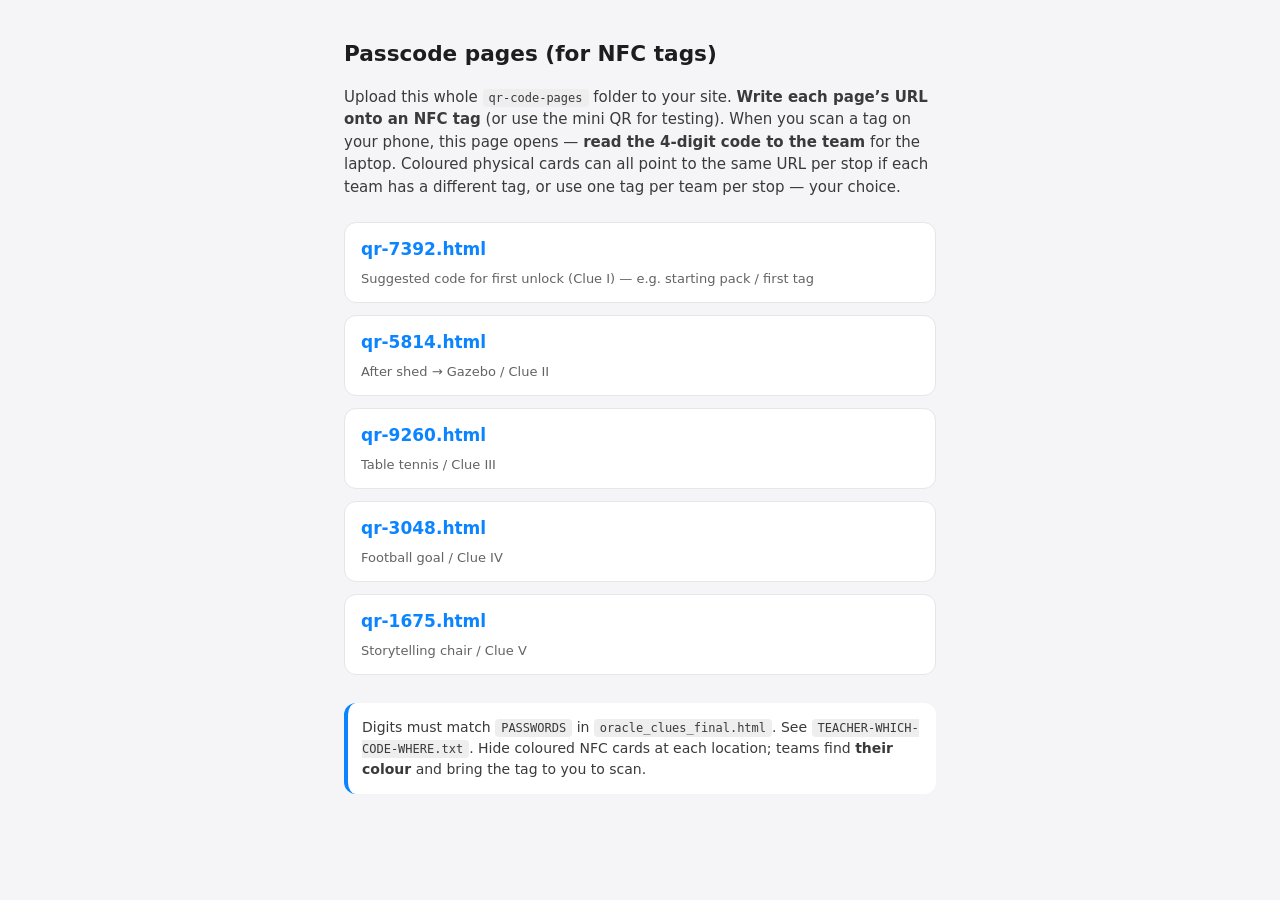
==== qr-code-pages/index.html @ 2b8838a3 "Oracle of Olympus: static site, NFC passcode pages, printables, deploy notes Made-with: Cursor" ====
<!DOCTYPE html>
<html lang="en">
<head>
<meta charset="UTF-8">
<meta name="viewport" content="width=device-width, initial-scale=1.0">
<meta name="robots" content="noindex,nofollow">
<title>Oracle of Olympus — passcode pages (NFC / URL)</title>
<style>
  *{box-sizing:border-box}
  body{font-family:system-ui,-apple-system,sans-serif;padding:24px;max-width:40rem;margin:0 auto;line-height:1.5;color:#1d1d1f;background:#f5f5f7}
  h1{font-size:1.35rem;margin-bottom:8px}
  p.lead{color:#3a3a3c;font-size:15px;margin-bottom:24px}
  ul{list-style:none;padding:0;margin:0}
  li{margin-bottom:12px;padding:14px 16px;background:#fff;border-radius:12px;border:1px solid #e5e5ea}
  li a{font-weight:700;color:#0a84ff;text-decoration:none;font-size:17px}
  li a:hover{text-decoration:underline}
  li span{display:block;font-size:13px;color:#636366;margin-top:6px}
  .note{margin-top:28px;padding:14px;background:#fff;border-radius:12px;font-size:14px;color:#3a3a3c;border-left:4px solid #0a84ff}
  code{font-size:12px;background:#eee;padding:2px 6px;border-radius:4px}
</style>
</head>
<body>
  <h1>Passcode pages (for NFC tags)</h1>
  <p class="lead">Upload this whole <code>qr-code-pages</code> folder to your site. <strong>Write each page’s URL onto an NFC tag</strong> (or use the mini QR for testing). When you scan a tag on your phone, this page opens — <strong>read the 4-digit code to the team</strong> for the laptop. Coloured physical cards can all point to the same URL per stop if each team has a different tag, or use one tag per team per stop — your choice.</p>

  <ul>
    <li><a href="qr-7392.html">qr-7392.html</a><span>Suggested code for first unlock (Clue I) — e.g. starting pack / first tag</span></li>
    <li><a href="qr-5814.html">qr-5814.html</a><span>After shed → Gazebo / Clue II</span></li>
    <li><a href="qr-9260.html">qr-9260.html</a><span>Table tennis / Clue III</span></li>
    <li><a href="qr-3048.html">qr-3048.html</a><span>Football goal / Clue IV</span></li>
    <li><a href="qr-1675.html">qr-1675.html</a><span>Storytelling chair / Clue V</span></li>
  </ul>

  <p class="note">Digits must match <code>PASSWORDS</code> in <code>oracle_clues_final.html</code>. See <code>TEACHER-WHICH-CODE-WHERE.txt</code>. Hide coloured NFC cards at each location; teams find <strong>their colour</strong> and bring the tag to you to scan.</p>
</body>
</html>
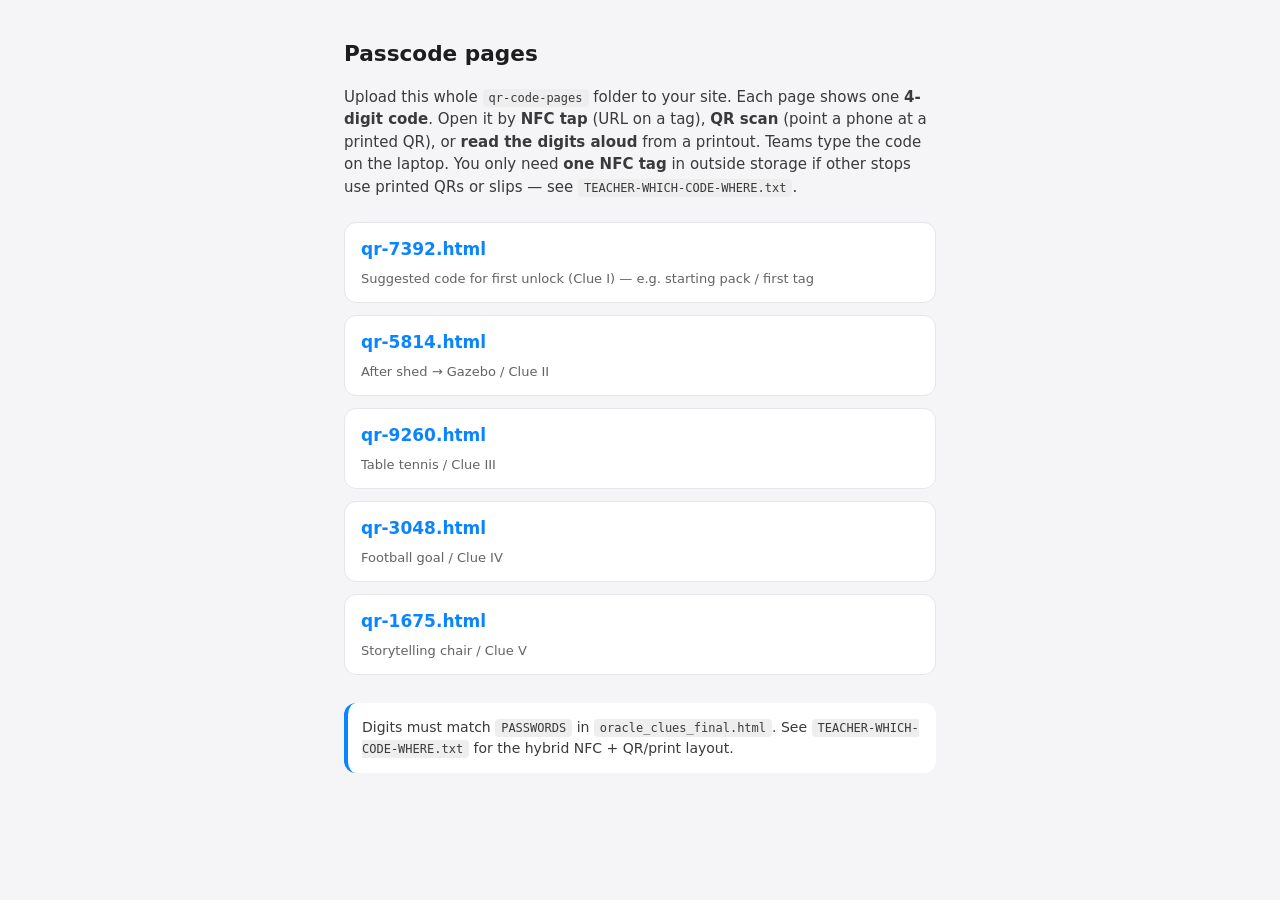
==== commit 97586fac: "Hybrid codes: one NFC in storage, QR/print elsewhere; docs and copy Made-with: Cursor" ====
--- a/qr-code-pages/index.html
+++ b/qr-code-pages/index.html
@@ -4,7 +4,7 @@
 <meta charset="UTF-8">
 <meta name="viewport" content="width=device-width, initial-scale=1.0">
 <meta name="robots" content="noindex,nofollow">
-<title>Oracle of Olympus — passcode pages (NFC / URL)</title>
+<title>Oracle of Olympus — passcode pages (NFC, QR, print)</title>
 <style>
   *{box-sizing:border-box}
   body{font-family:system-ui,-apple-system,sans-serif;padding:24px;max-width:40rem;margin:0 auto;line-height:1.5;color:#1d1d1f;background:#f5f5f7}
@@ -20,8 +20,8 @@
 </style>
 </head>
 <body>
-  <h1>Passcode pages (for NFC tags)</h1>
-  <p class="lead">Upload this whole <code>qr-code-pages</code> folder to your site. <strong>Write each page’s URL onto an NFC tag</strong> (or use the mini QR for testing). When you scan a tag on your phone, this page opens — <strong>read the 4-digit code to the team</strong> for the laptop. Coloured physical cards can all point to the same URL per stop if each team has a different tag, or use one tag per team per stop — your choice.</p>
+  <h1>Passcode pages</h1>
+  <p class="lead">Upload this whole <code>qr-code-pages</code> folder to your site. Each page shows one <strong>4-digit code</strong>. Open it by <strong>NFC tap</strong> (URL on a tag), <strong>QR scan</strong> (point a phone at a printed QR), or <strong>read the digits aloud</strong> from a printout. Teams type the code on the laptop. You only need <strong>one NFC tag</strong> in outside storage if other stops use printed QRs or slips — see <code>TEACHER-WHICH-CODE-WHERE.txt</code>.</p>
 
   <ul>
     <li><a href="qr-7392.html">qr-7392.html</a><span>Suggested code for first unlock (Clue I) — e.g. starting pack / first tag</span></li>
@@ -31,6 +31,6 @@
     <li><a href="qr-1675.html">qr-1675.html</a><span>Storytelling chair / Clue V</span></li>
   </ul>
 
-  <p class="note">Digits must match <code>PASSWORDS</code> in <code>oracle_clues_final.html</code>. See <code>TEACHER-WHICH-CODE-WHERE.txt</code>. Hide coloured NFC cards at each location; teams find <strong>their colour</strong> and bring the tag to you to scan.</p>
+  <p class="note">Digits must match <code>PASSWORDS</code> in <code>oracle_clues_final.html</code>. See <code>TEACHER-WHICH-CODE-WHERE.txt</code> for the hybrid NFC + QR/print layout.</p>
 </body>
 </html>
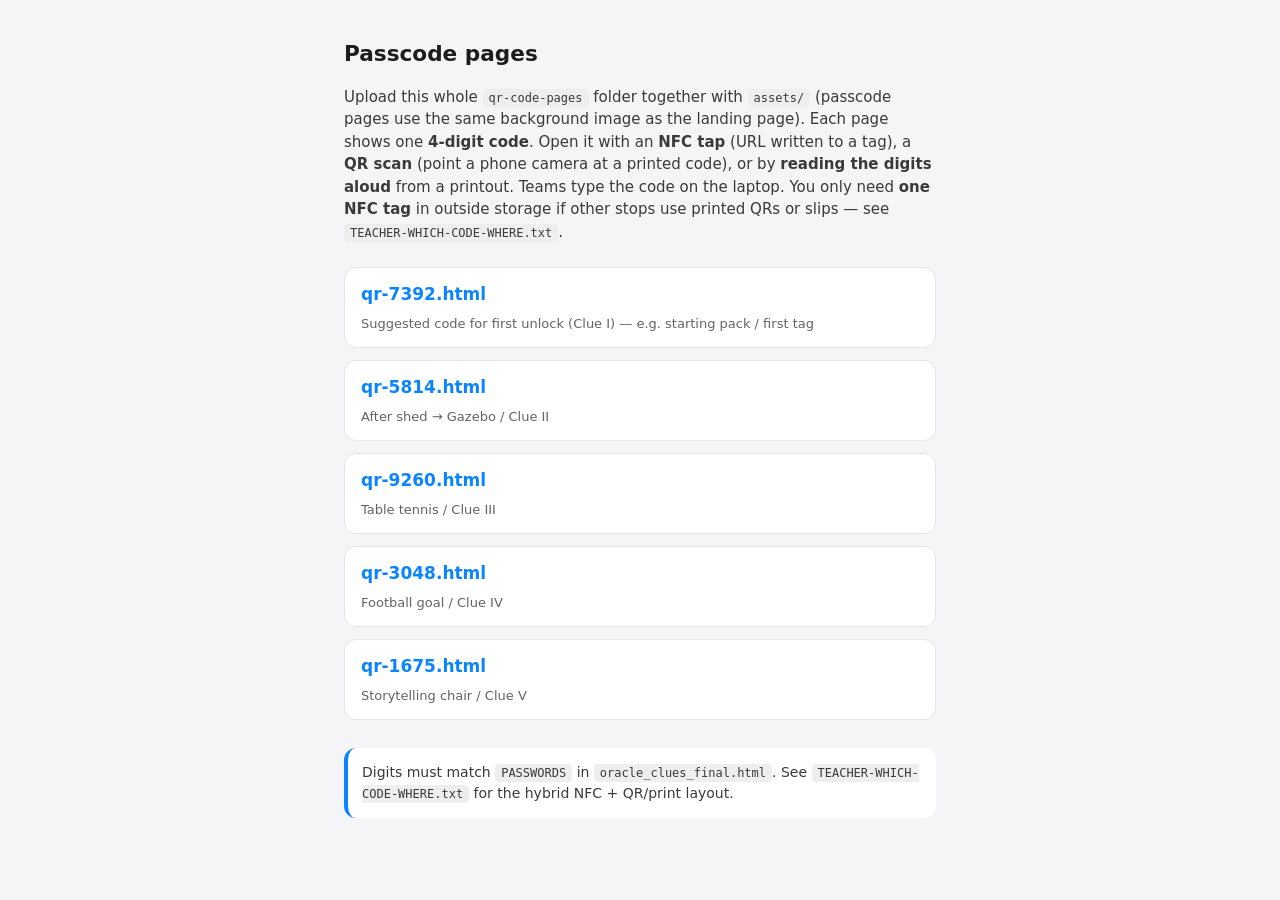
==== commit e95325e8: "en-GB lang; passcode pages styled like landing; docs for assets path Made-with: Cursor" ====
--- a/qr-code-pages/index.html
+++ b/qr-code-pages/index.html
@@ -1,5 +1,5 @@
 <!DOCTYPE html>
-<html lang="en">
+<html lang="en-GB">
 <head>
 <meta charset="UTF-8">
 <meta name="viewport" content="width=device-width, initial-scale=1.0">
@@ -21,7 +21,7 @@
 </head>
 <body>
   <h1>Passcode pages</h1>
-  <p class="lead">Upload this whole <code>qr-code-pages</code> folder to your site. Each page shows one <strong>4-digit code</strong>. Open it by <strong>NFC tap</strong> (URL on a tag), <strong>QR scan</strong> (point a phone at a printed QR), or <strong>read the digits aloud</strong> from a printout. Teams type the code on the laptop. You only need <strong>one NFC tag</strong> in outside storage if other stops use printed QRs or slips — see <code>TEACHER-WHICH-CODE-WHERE.txt</code>.</p>
+  <p class="lead">Upload this whole <code>qr-code-pages</code> folder together with <code>assets/</code> (passcode pages use the same background image as the landing page). Each page shows one <strong>4-digit code</strong>. Open it with an <strong>NFC tap</strong> (URL written to a tag), a <strong>QR scan</strong> (point a phone camera at a printed code), or by <strong>reading the digits aloud</strong> from a printout. Teams type the code on the laptop. You only need <strong>one NFC tag</strong> in outside storage if other stops use printed QRs or slips — see <code>TEACHER-WHICH-CODE-WHERE.txt</code>.</p>
 
   <ul>
     <li><a href="qr-7392.html">qr-7392.html</a><span>Suggested code for first unlock (Clue I) — e.g. starting pack / first tag</span></li>
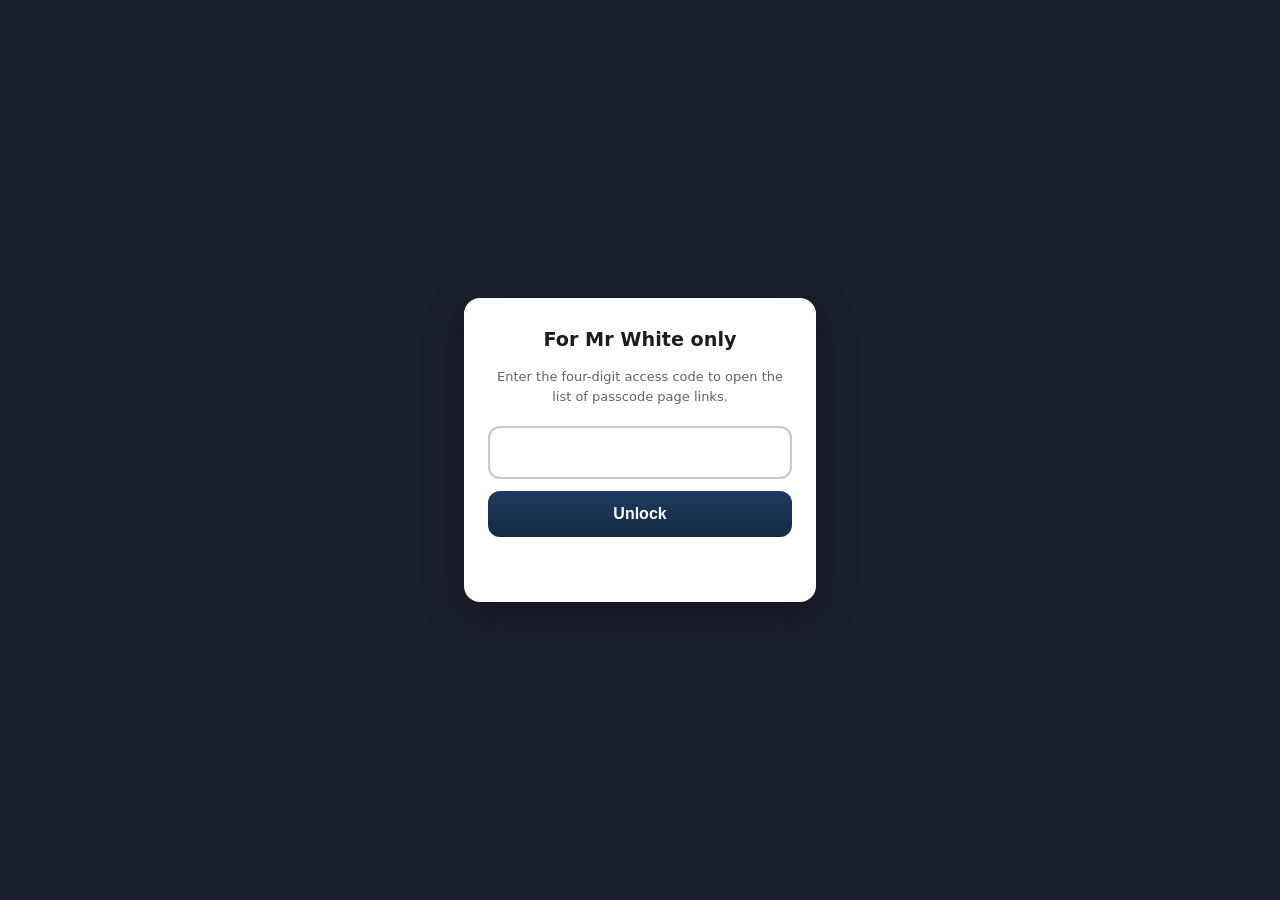
==== commit 276ab7d1: "Mr White gated passcode list: API unlock, Vercel rewrite, QR footer links Made-with: Cursor" ====
--- a/qr-code-pages/index.html
+++ b/qr-code-pages/index.html
@@ -4,33 +4,230 @@
 <meta charset="UTF-8">
 <meta name="viewport" content="width=device-width, initial-scale=1.0">
 <meta name="robots" content="noindex,nofollow">
-<title>Oracle of Olympus — passcode pages (NFC, QR, print)</title>
+<title>Oracle — Mr White</title>
 <style>
   *{box-sizing:border-box}
-  body{font-family:system-ui,-apple-system,sans-serif;padding:24px;max-width:40rem;margin:0 auto;line-height:1.5;color:#1d1d1f;background:#f5f5f7}
-  h1{font-size:1.35rem;margin-bottom:8px}
-  p.lead{color:#3a3a3c;font-size:15px;margin-bottom:24px}
-  ul{list-style:none;padding:0;margin:0}
-  li{margin-bottom:12px;padding:14px 16px;background:#fff;border-radius:12px;border:1px solid #e5e5ea}
-  li a{font-weight:700;color:#0a84ff;text-decoration:none;font-size:17px}
-  li a:hover{text-decoration:underline}
-  li span{display:block;font-size:13px;color:#636366;margin-top:6px}
-  .note{margin-top:28px;padding:14px;background:#fff;border-radius:12px;font-size:14px;color:#3a3a3c;border-left:4px solid #0a84ff}
-  code{font-size:12px;background:#eee;padding:2px 6px;border-radius:4px}
+  body{
+    font-family:system-ui,-apple-system,sans-serif;
+    margin:0;
+    min-height:100dvh;
+    line-height:1.5;
+    color:#1d1d1f;
+    background:#1a1f2e;
+    display:flex;
+    flex-direction:column;
+    align-items:center;
+    justify-content:center;
+    padding:24px 20px;
+  }
+  #gate{
+    width:min(100%,22rem);
+    padding:28px 24px;
+    background:#fff;
+    border-radius:16px;
+    box-shadow:0 12px 40px rgba(0,0,0,0.25);
+    text-align:center;
+  }
+  #gate h1{font-size:1.2rem;margin:0 0 8px;font-weight:800}
+  #gate .sub{font-size:13px;color:#636366;margin-bottom:20px}
+  #mw-pass{
+    width:100%;
+    padding:14px 16px;
+    font-size:18px;
+    letter-spacing:0.2em;
+    text-align:center;
+    border:2px solid #c7c7cc;
+    border-radius:12px;
+    margin-bottom:12px;
+  }
+  #mw-pass:focus{outline:none;border-color:#0a84ff;box-shadow:0 0 0 3px rgba(10,132,255,0.25)}
+  #mw-submit{
+    width:100%;
+    padding:14px;
+    font-size:16px;
+    font-weight:700;
+    color:#fff;
+    background:linear-gradient(180deg,#1e3a5f,#152a45);
+    border:none;
+    border-radius:12px;
+    cursor:pointer;
+  }
+  #mw-submit:hover{filter:brightness(1.05)}
+  #mw-submit:active{transform:scale(0.99)}
+  #mw-err{
+    margin:16px 0 0;
+    font-size:15px;
+    font-weight:700;
+    color:#c41e3a;
+    min-height:1.4em;
+    line-height:1.35;
+  }
+  #mw-err.shake{
+    animation:mw-shake 0.55s ease;
+  }
+  @keyframes mw-shake{
+    0%,100%{transform:translateX(0)}
+    15%{transform:translateX(-12px)}
+    30%{transform:translateX(12px)}
+    45%{transform:translateX(-10px)}
+    60%{transform:translateX(10px)}
+    75%{transform:translateX(-6px)}
+    90%{transform:translateX(6px)}
+  }
+  #content{
+    max-width:40rem;
+    width:100%;
+    background:#f5f5f7;
+    color:#1d1d1f;
+    padding:24px;
+    border-radius:16px;
+  }
+  #content h1{font-size:1.35rem;margin-bottom:8px}
+  #content p.lead{color:#3a3a3c;font-size:15px;margin-bottom:24px}
+  #content ul{list-style:none;padding:0;margin:0}
+  #content li{margin-bottom:12px;padding:14px 16px;background:#fff;border-radius:12px;border:1px solid #e5e5ea}
+  #content li a{font-weight:700;color:#0a84ff;text-decoration:none;font-size:17px}
+  #content li a:hover{text-decoration:underline}
+  #content li span{display:block;font-size:13px;color:#636366;margin-top:6px}
+  #content .note{margin-top:28px;padding:14px;background:#fff;border-radius:12px;font-size:14px;color:#3a3a3c;border-left:4px solid #0a84ff}
+  #content code{font-size:12px;background:#eee;padding:2px 6px;border-radius:4px}
+  #mw-load{margin:12px 0 0;font-size:14px;color:#636366}
 </style>
 </head>
 <body>
+
+<div id="gate">
+  <h1>For Mr White only</h1>
+  <p class="sub">Enter the four-digit access code to open the list of passcode page links.</p>
+  <input id="mw-pass" type="password" inputmode="numeric" pattern="[0-9]*" maxlength="8" autocomplete="off" aria-label="Access code">
+  <button type="button" id="mw-submit">Unlock</button>
+  <p id="mw-err" role="alert" aria-live="polite"></p>
+  <p id="mw-load" hidden>Checking…</p>
+</div>
+
+<div id="content" hidden>
   <h1>Passcode pages</h1>
-  <p class="lead">Upload this whole <code>qr-code-pages</code> folder together with <code>assets/</code> (passcode pages use the same background image as the landing page). Each page shows one <strong>4-digit code</strong>. Open it with an <strong>NFC tap</strong> (URL written to a tag), a <strong>QR scan</strong> (point a phone camera at a printed code), or by <strong>reading the digits aloud</strong> from a printout. Teams type the code on the laptop. You only need <strong>one NFC tag</strong> in outside storage if other stops use printed QRs or slips — see <code>TEACHER-WHICH-CODE-WHERE.txt</code>.</p>
-
-  <ul>
-    <li><a href="qr-7392.html">qr-7392.html</a><span>Suggested code for first unlock (Clue I) — e.g. starting pack / first tag</span></li>
-    <li><a href="qr-5814.html">qr-5814.html</a><span>After shed → Gazebo / Clue II</span></li>
-    <li><a href="qr-9260.html">qr-9260.html</a><span>Table tennis / Clue III</span></li>
-    <li><a href="qr-3048.html">qr-3048.html</a><span>Football goal / Clue IV</span></li>
-    <li><a href="qr-1675.html">qr-1675.html</a><span>Storytelling chair / Clue V</span></li>
-  </ul>
-
-  <p class="note">Digits must match <code>PASSWORDS</code> in <code>oracle_clues_final.html</code>. See <code>TEACHER-WHICH-CODE-WHERE.txt</code> for the hybrid NFC + QR/print layout.</p>
+  <p class="lead" id="mw-lead"></p>
+  <ul id="mw-ul"></ul>
+  <p class="note" id="mw-note"></p>
+</div>
+
+<script>
+(function(){
+  var CACHE_KEY = 'oracle_mrwhite_list_v1';
+  var API = '/api/mrwhite-list';
+  var gate = document.getElementById('gate');
+  var content = document.getElementById('content');
+  var inp = document.getElementById('mw-pass');
+  var btn = document.getElementById('mw-submit');
+  var err = document.getElementById('mw-err');
+  var loadEl = document.getElementById('mw-load');
+  var leadEl = document.getElementById('mw-lead');
+  var ulEl = document.getElementById('mw-ul');
+  var noteEl = document.getElementById('mw-note');
+
+  function render(data){
+    leadEl.textContent = data.lead || '';
+    noteEl.textContent = data.note || '';
+    ulEl.innerHTML = '';
+    (data.items || []).forEach(function(it){
+      var li = document.createElement('li');
+      var a = document.createElement('a');
+      a.href = it.href;
+      a.textContent = it.label || it.href;
+      li.appendChild(a);
+      if (it.desc) {
+        var sp = document.createElement('span');
+        sp.textContent = it.desc;
+        li.appendChild(sp);
+      }
+      ulEl.appendChild(li);
+    });
+  }
+
+  function showList(data){
+    render(data);
+    try { sessionStorage.setItem(CACHE_KEY, JSON.stringify(data)); } catch (e) {}
+    gate.hidden = true;
+    content.hidden = false;
+    loadEl.hidden = true;
+  }
+
+  function playWrongSound(){
+    try{
+      var Ctx = window.AudioContext || window.webkitAudioContext;
+      if(!Ctx) return;
+      var ctx = new Ctx();
+      var osc = ctx.createOscillator();
+      var g = ctx.createGain();
+      osc.connect(g);
+      g.connect(ctx.destination);
+      osc.type = 'sawtooth';
+      osc.frequency.setValueAtTime(220, ctx.currentTime);
+      osc.frequency.exponentialRampToValueAtTime(90, ctx.currentTime + 0.22);
+      g.gain.setValueAtTime(0.0001, ctx.currentTime);
+      g.gain.exponentialRampToValueAtTime(0.12, ctx.currentTime + 0.02);
+      g.gain.exponentialRampToValueAtTime(0.0001, ctx.currentTime + 0.28);
+      osc.start(ctx.currentTime);
+      osc.stop(ctx.currentTime + 0.3);
+    }catch(e){}
+  }
+
+  function wrong(){
+    btn.disabled = false;
+    err.textContent = 'stop trying to cheat, it ruins it for everyone';
+    err.classList.remove('shake');
+    void err.offsetWidth;
+    err.classList.add('shake');
+    playWrongSound();
+    inp.value = '';
+    inp.focus();
+    loadEl.hidden = true;
+  }
+
+  function tryUnlock(){
+    err.textContent = '';
+    err.classList.remove('shake');
+    var v = (inp.value || '').replace(/\s/g, '');
+    if (!v) return;
+    btn.disabled = true;
+    loadEl.hidden = false;
+    fetch(API, {
+      method: 'POST',
+      headers: { 'Content-Type': 'application/json' },
+      body: JSON.stringify({ pin: v })
+    })
+      .then(function(r){
+        if (r.status === 401) return null;
+        if (!r.ok) throw new Error('bad');
+        return r.json();
+      })
+      .then(function(data){
+        btn.disabled = false;
+        if (data && data.ok && data.items) showList(data);
+        else wrong();
+      })
+      .catch(function(){
+        btn.disabled = false;
+        loadEl.hidden = true;
+        err.textContent = 'Could not reach the server. Open this page from the live Vercel site (not a saved file), then try again.';
+        err.classList.remove('shake');
+      });
+  }
+
+  try {
+    var raw = sessionStorage.getItem(CACHE_KEY);
+    if (raw) {
+      var cached = JSON.parse(raw);
+      if (cached && cached.ok && cached.items && cached.items.length) showList(cached);
+    }
+  } catch (e) {}
+
+  btn.addEventListener('click', tryUnlock);
+  inp.addEventListener('keydown', function(e){
+    if (e.key === 'Enter') tryUnlock();
+  });
+})();
+</script>
 </body>
 </html>
